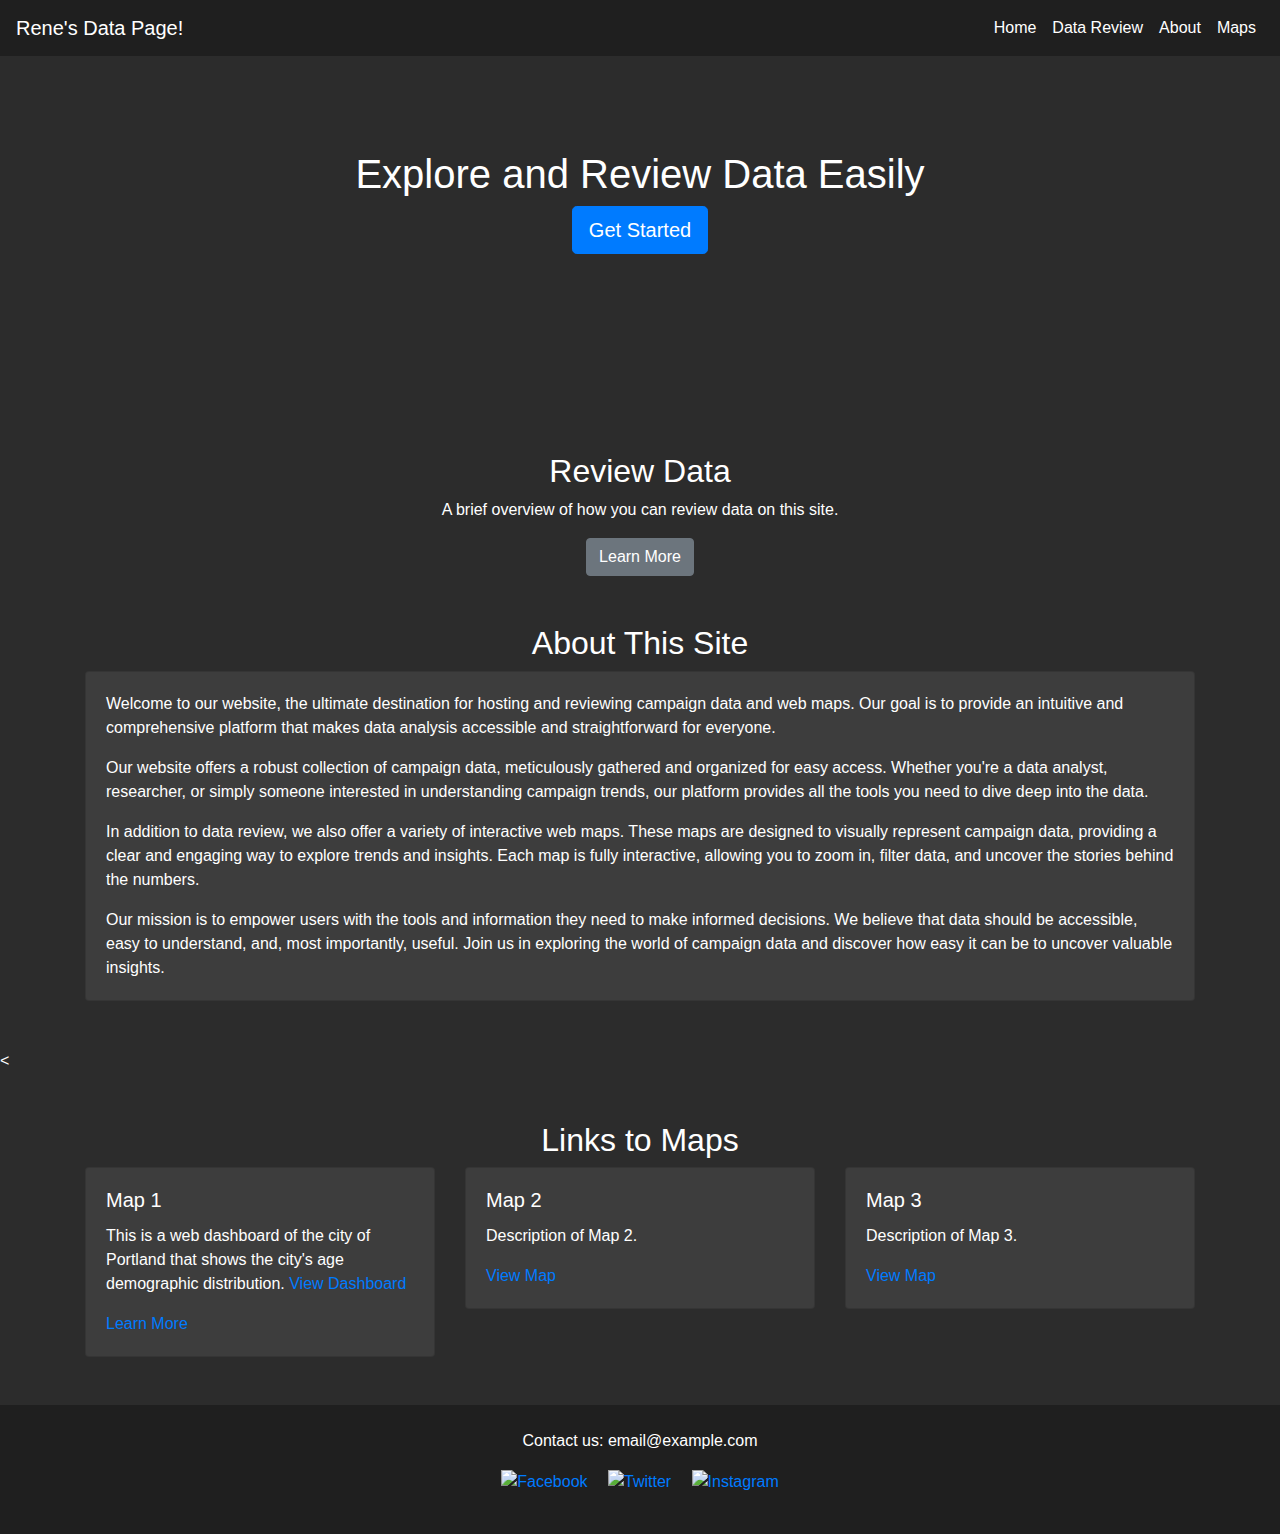
==== index.html @ f0997d7b "home and first map" ====
<!DOCTYPE html>
<html lang="en">
  <head>
    <meta charset="UTF-8" />
    <meta name="viewport" content="width=device-width, initial-scale=1.0" />
    <title>Modern Homepage</title>
    <link
      rel="stylesheet"
      href="https://stackpath.bootstrapcdn.com/bootstrap/4.5.2/css/bootstrap.min.css"
    />
    <link rel="stylesheet" href="style.css" />
  </head>
  <body>
    <!-- Header -->
    <header>
      <nav class="navbar navbar-expand-lg navbar-dark fixed-top">
        <a class="navbar-brand" href="#">Rene's Data Page!</a>
        <button
          class="navbar-toggler"
          type="button"
          data-toggle="collapse"
          data-target="#navbarNav"
          aria-controls="navbarNav"
          aria-expanded="false"
          aria-label="Toggle navigation"
        >
          <span class="navbar-toggler-icon"></span>
        </button>
        <div class="collapse navbar-collapse" id="navbarNav">
          <ul class="navbar-nav ml-auto">
            <li class="nav-item"><a class="nav-link" href="#">Home</a></li>
            <li class="nav-item">
              <a class="nav-link" href="#">Data Review</a>
            </li>
            <li class="nav-item"><a class="nav-link" href="#">About</a></li>
            <li class="nav-item"><a class="nav-link" href="#">Maps</a></li>
          </ul>
        </div>
      </nav>
    </header>

    <!-- Hero Section -->
    <section class="hero">
      <div class="container">
        <h1>Explore and Review Data Easily</h1>
        <a href="#" class="btn btn-primary btn-lg">Get Started</a>
      </div>
    </section>

    <!-- Data Review Section -->
    <section class="container my-5">
      <h2 class="text-center">Review Data</h2>
      <p class="text-center">
        A brief overview of how you can review data on this site.
      </p>
      <div class="text-center">
        <a href="#" class="btn btn-secondary">Learn More</a>
      </div>
    </section>

    <!-- About Section -->

    <section class="container my-5">
      <h2 class="text-center">About This Site</h2>
      <div class="card">
        <div class="card-body">
          <p class="card-text">
            Welcome to our website, the ultimate destination for hosting and
            reviewing campaign data and web maps. Our goal is to provide an
            intuitive and comprehensive platform that makes data analysis
            accessible and straightforward for everyone.
          </p>
          <p class="card-text">
            Our website offers a robust collection of campaign data,
            meticulously gathered and organized for easy access. Whether you're
            a data analyst, researcher, or simply someone interested in
            understanding campaign trends, our platform provides all the tools
            you need to dive deep into the data.
          </p>
          <p class="card-text">
            In addition to data review, we also offer a variety of interactive
            web maps. These maps are designed to visually represent campaign
            data, providing a clear and engaging way to explore trends and
            insights. Each map is fully interactive, allowing you to zoom in,
            filter data, and uncover the stories behind the numbers.
          </p>
          <p class="card-text">
            Our mission is to empower users with the tools and information they
            need to make informed decisions. We believe that data should be
            accessible, easy to understand, and, most importantly, useful. Join
            us in exploring the world of campaign data and discover how easy it
            can be to uncover valuable insights.
          </p>
        </div>
      </div>
    </section>

    <!-- Maps Section -->
    <<!-- Maps Section -->
<section class="container my-5">
    <h2 class="text-center">Links to Maps</h2>
    <div class="row">
        <div class="col-md-4">
            <div class="card">
                <div class="card-body">
                    <h5 class="card-title">Map 1</h5>
                    <p class="card-text">This is a web dashboard of the city of Portland that shows the city's age demographic distribution. <a href="your-link-here" target="_blank">View Dashboard</a></p>
                    <a href="map1-details.html" class="card-link">Learn More</a>
                </div>
            </div>
        </div>
        <div class="col-md-4">
            <div class="card">
                <div class="card-body">
                    <h5 class="card-title">Map 2</h5>
                    <p class="card-text">Description of Map 2.</p>
                    <a href="#" class="card-link">View Map</a>
                </div>
            </div>
        </div>
        <div class="col-md-4">
            <div class="card">
                <div class="card-body">
                    <h5 class="card-title">Map 3</h5>
                    <p class="card-text">Description of Map 3.</p>
                    <a href="#" class="card-link">View Map</a>
                </div>
            </div>
        </div>
    </div>
</section>


    <!-- Footer -->
    <footer class="footer py-4">
      <div class="container text-center">
        <p>Contact us: email@example.com</p>
        <p>
          <a href="#" class="mx-2"
            ><img src="facebook-icon.png" alt="Facebook" width="30"
          /></a>
          <a href="#" class="mx-2"
            ><img src="twitter-icon.png" alt="Twitter" width="30"
          /></a>
          <a href="#" class="mx-2"
            ><img src="instagram-icon.png" alt="Instagram" width="30"
          /></a>
        </p>
      </div>
    </footer>

    <script src="https://code.jquery.com/jquery-3.5.1.slim.min.js"></script>
    <script src="https://cdn.jsdelivr.net/npm/@popperjs/core@2.5.4/dist/umd/popper.min.js"></script>
    <script src="https://stackpath.bootstrapcdn.com/bootstrap/4.5.2/js/bootstrap.min.js"></script>
  </body>
</html>
---- style.css ----
body {
    background-color: #2c2c2c;
    color: #ffffff;
}
.navbar {
    background-color: #1f1f1f;
}
.navbar-brand, .nav-link {
    color: #ffffff !important;
}
.hero {
    background-image: url('your-background-image.jpg'); /* Replace with your background image URL */
    background-size: cover;
    background-position: center;
    color: white;
    text-align: center;
    padding: 150px 0;
}
.card {
    background-color: #3d3d3d;
    color: #ffffff;
}
.footer {
    background-color: #1f1f1f;
}
.btn-primary {
    background-color: #007bff;
    border-color: #007bff;
}
.btn-secondary {
    background-color: #6c757d;
    border-color: #6c757d;
}
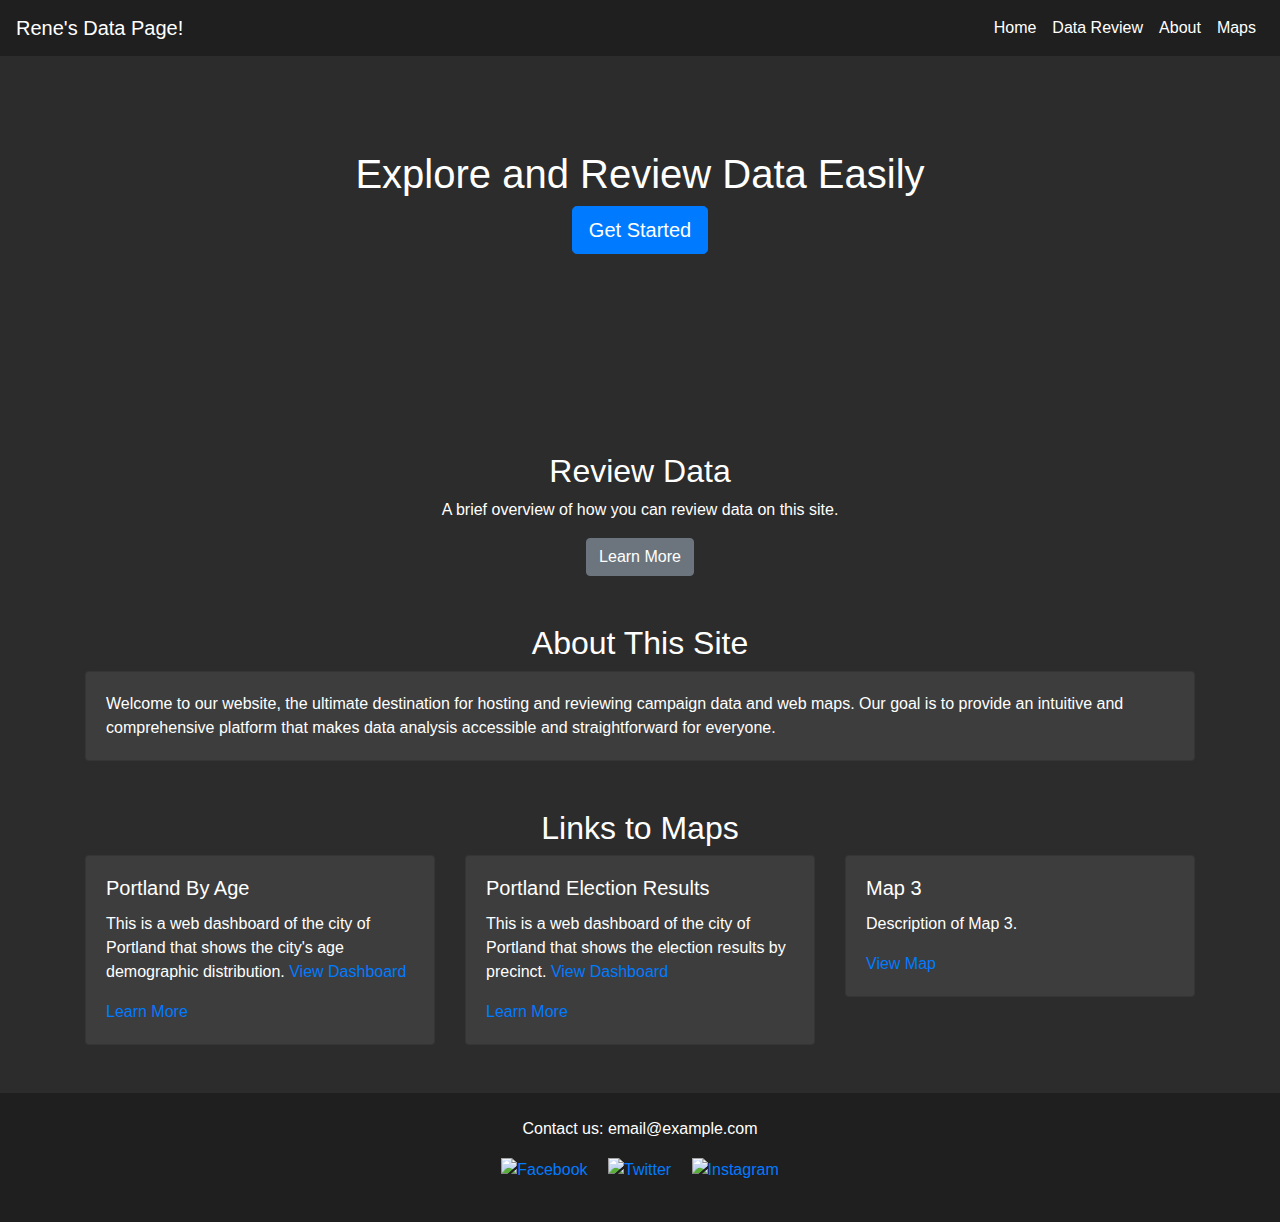
==== commit 016c81be: "Portand by age and city concile done" ====
--- a/index.html
+++ b/index.html
@@ -70,54 +70,33 @@
             intuitive and comprehensive platform that makes data analysis
             accessible and straightforward for everyone.
           </p>
-          <p class="card-text">
-            Our website offers a robust collection of campaign data,
-            meticulously gathered and organized for easy access. Whether you're
-            a data analyst, researcher, or simply someone interested in
-            understanding campaign trends, our platform provides all the tools
-            you need to dive deep into the data.
-          </p>
-          <p class="card-text">
-            In addition to data review, we also offer a variety of interactive
-            web maps. These maps are designed to visually represent campaign
-            data, providing a clear and engaging way to explore trends and
-            insights. Each map is fully interactive, allowing you to zoom in,
-            filter data, and uncover the stories behind the numbers.
-          </p>
-          <p class="card-text">
-            Our mission is to empower users with the tools and information they
-            need to make informed decisions. We believe that data should be
-            accessible, easy to understand, and, most importantly, useful. Join
-            us in exploring the world of campaign data and discover how easy it
-            can be to uncover valuable insights.
-          </p>
         </div>
       </div>
     </section>
 
     <!-- Maps Section -->
-    <<!-- Maps Section -->
+    <!-- Maps Section -->
 <section class="container my-5">
     <h2 class="text-center">Links to Maps</h2>
     <div class="row">
         <div class="col-md-4">
             <div class="card">
                 <div class="card-body">
-                    <h5 class="card-title">Map 1</h5>
-                    <p class="card-text">This is a web dashboard of the city of Portland that shows the city's age demographic distribution. <a href="your-link-here" target="_blank">View Dashboard</a></p>
-                    <a href="map1-details.html" class="card-link">Learn More</a>
+                    <h5 class="card-title">Portland By Age</h5>
+                    <p class="card-text">This is a web dashboard of the city of Portland that shows the city's age demographic distribution. <a href="https://steve-the-map-maker.github.io/PortlandByAge/" target="_blank">View Dashboard</a></p>
+                    <a href="PortlandByAge.html" class="card-link">Learn More</a>
                 </div>
             </div>
         </div>
         <div class="col-md-4">
-            <div class="card">
-                <div class="card-body">
-                    <h5 class="card-title">Map 2</h5>
-                    <p class="card-text">Description of Map 2.</p>
-                    <a href="#" class="card-link">View Map</a>
-                </div>
-            </div>
-        </div>
+          <div class="card">
+              <div class="card-body">
+                  <h5 class="card-title">Portland Election Results</h5>
+                  <p class="card-text">This is a web dashboard of the city of Portland that shows the election results by precinct. <a href="https://steve-the-map-maker.github.io/CityCouncil/" target="_blank">View Dashboard</a></p>
+                  <a href="CityCouncil.html" class="card-link">Learn More</a>
+              </div>
+          </div>
+      </div>
         <div class="col-md-4">
             <div class="card">
                 <div class="card-body">
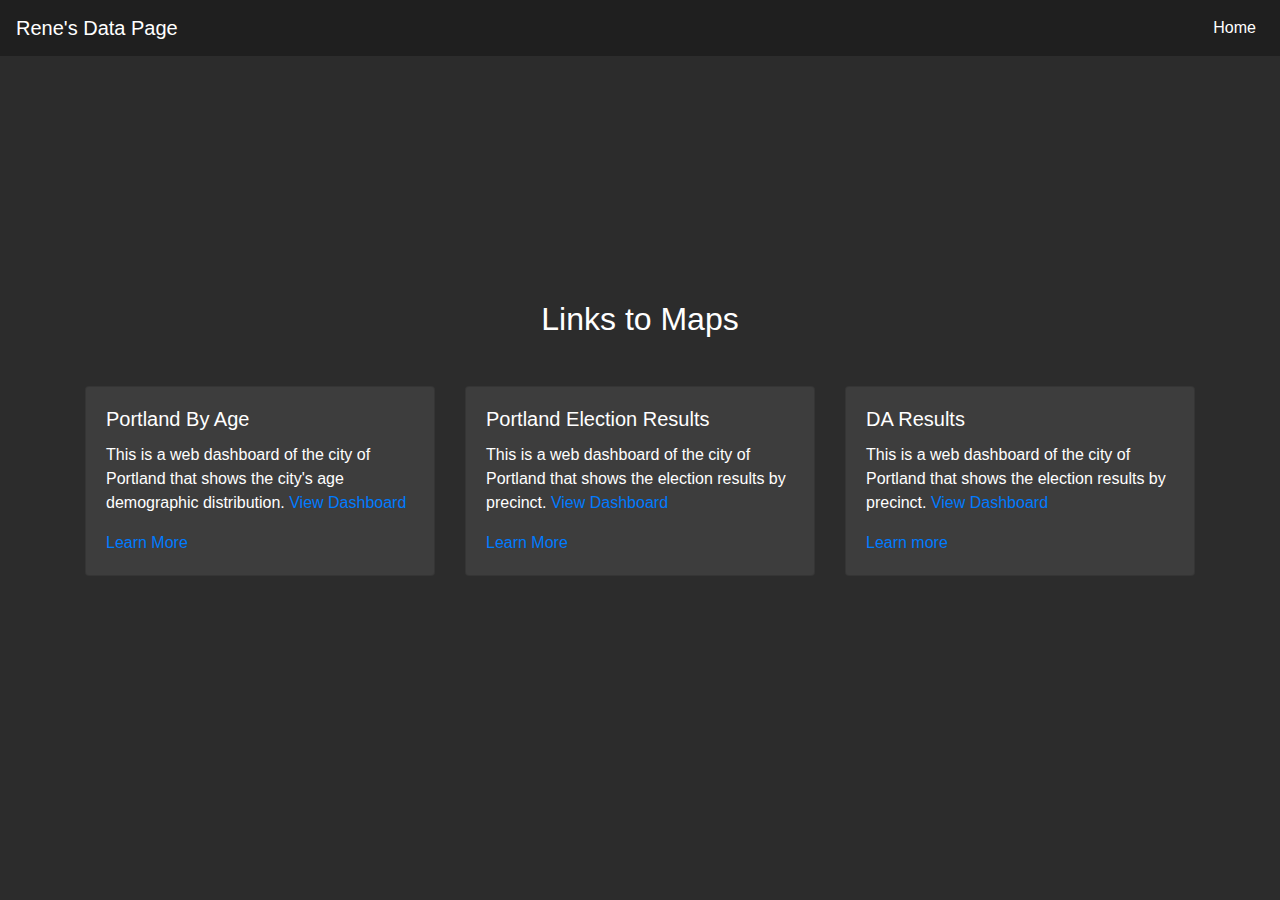
==== commit 3e70e7f5: "Cleaned up and ready to go!!" ====
--- a/index.html
+++ b/index.html
@@ -14,7 +14,7 @@
     <!-- Header -->
     <header>
       <nav class="navbar navbar-expand-lg navbar-dark fixed-top">
-        <a class="navbar-brand" href="#">Rene's Data Page!</a>
+        <a class="navbar-brand" href="#">Rene's Data Page</a>
         <button
           class="navbar-toggler"
           type="button"
@@ -29,104 +29,70 @@
         <div class="collapse navbar-collapse" id="navbarNav">
           <ul class="navbar-nav ml-auto">
             <li class="nav-item"><a class="nav-link" href="#">Home</a></li>
-            <li class="nav-item">
-              <a class="nav-link" href="#">Data Review</a>
-            </li>
-            <li class="nav-item"><a class="nav-link" href="#">About</a></li>
-            <li class="nav-item"><a class="nav-link" href="#">Maps</a></li>
           </ul>
         </div>
       </nav>
     </header>
 
-    <!-- Hero Section -->
-    <section class="hero">
+    <!-- Maps Section -->
+    <section class="d-flex align-items-center justify-content-center min-vh-100">
       <div class="container">
-        <h1>Explore and Review Data Easily</h1>
-        <a href="#" class="btn btn-primary btn-lg">Get Started</a>
-      </div>
-    </section>
-
-    <!-- Data Review Section -->
-    <section class="container my-5">
-      <h2 class="text-center">Review Data</h2>
-      <p class="text-center">
-        A brief overview of how you can review data on this site.
-      </p>
-      <div class="text-center">
-        <a href="#" class="btn btn-secondary">Learn More</a>
-      </div>
-    </section>
-
-    <!-- About Section -->
-
-    <section class="container my-5">
-      <h2 class="text-center">About This Site</h2>
-      <div class="card">
-        <div class="card-body">
-          <p class="card-text">
-            Welcome to our website, the ultimate destination for hosting and
-            reviewing campaign data and web maps. Our goal is to provide an
-            intuitive and comprehensive platform that makes data analysis
-            accessible and straightforward for everyone.
-          </p>
+        <h2 class="text-center mb-5">Links to Maps</h2>
+        <div class="row justify-content-center">
+          <div class="col-md-4 mb-4">
+            <div class="card h-100">
+              <div class="card-body">
+                <h5 class="card-title">Portland By Age</h5>
+                <p class="card-text">
+                  This is a web dashboard of the city of Portland that shows the
+                  city's age demographic distribution.
+                  <a
+                    href="https://steve-the-map-maker.github.io/PortlandByAge/"
+                    target="_blank"
+                    >View Dashboard</a
+                  >
+                </p>
+                <a href="PortlandByAge.html" class="card-link">Learn More</a>
+              </div>
+            </div>
+          </div>
+          <div class="col-md-4 mb-4">
+            <div class="card h-100">
+              <div class="card-body">
+                <h5 class="card-title">Portland Election Results</h5>
+                <p class="card-text">
+                  This is a web dashboard of the city of Portland that shows the
+                  election results by precinct.
+                  <a
+                    href="https://steve-the-map-maker.github.io/CityCouncil/"
+                    target="_blank"
+                    >View Dashboard</a
+                  >
+                </p>
+                <a href="CityCouncil.html" class="card-link">Learn More</a>
+              </div>
+            </div>
+          </div>
+          <div class="col-md-4 mb-4">
+            <div class="card h-100">
+              <div class="card-body">
+                <h5 class="card-title">DA Results</h5>
+                <p class="card-text">
+                  This is a web dashboard of the city of Portland that shows the
+                  election results by precinct.
+                  <a
+                    href="https://steve-the-map-maker.github.io/DA-Results/"
+                    target="_blank"
+                    >View Dashboard</a
+                  >
+                </p>
+                <a href="DaRaceCounty.html" class="card-link">Learn more</a>
+              </div>
+            </div>
+          </div>
         </div>
       </div>
     </section>
-
-    <!-- Maps Section -->
-    <!-- Maps Section -->
-<section class="container my-5">
-    <h2 class="text-center">Links to Maps</h2>
-    <div class="row">
-        <div class="col-md-4">
-            <div class="card">
-                <div class="card-body">
-                    <h5 class="card-title">Portland By Age</h5>
-                    <p class="card-text">This is a web dashboard of the city of Portland that shows the city's age demographic distribution. <a href="https://steve-the-map-maker.github.io/PortlandByAge/" target="_blank">View Dashboard</a></p>
-                    <a href="PortlandByAge.html" class="card-link">Learn More</a>
-                </div>
-            </div>
-        </div>
-        <div class="col-md-4">
-          <div class="card">
-              <div class="card-body">
-                  <h5 class="card-title">Portland Election Results</h5>
-                  <p class="card-text">This is a web dashboard of the city of Portland that shows the election results by precinct. <a href="https://steve-the-map-maker.github.io/CityCouncil/" target="_blank">View Dashboard</a></p>
-                  <a href="CityCouncil.html" class="card-link">Learn More</a>
-              </div>
-          </div>
-      </div>
-        <div class="col-md-4">
-            <div class="card">
-                <div class="card-body">
-                    <h5 class="card-title">Map 3</h5>
-                    <p class="card-text">Description of Map 3.</p>
-                    <a href="#" class="card-link">View Map</a>
-                </div>
-            </div>
-        </div>
-    </div>
-</section>
-
-
-    <!-- Footer -->
-    <footer class="footer py-4">
-      <div class="container text-center">
-        <p>Contact us: email@example.com</p>
-        <p>
-          <a href="#" class="mx-2"
-            ><img src="facebook-icon.png" alt="Facebook" width="30"
-          /></a>
-          <a href="#" class="mx-2"
-            ><img src="twitter-icon.png" alt="Twitter" width="30"
-          /></a>
-          <a href="#" class="mx-2"
-            ><img src="instagram-icon.png" alt="Instagram" width="30"
-          /></a>
-        </p>
-      </div>
-    </footer>
 
     <script src="https://code.jquery.com/jquery-3.5.1.slim.min.js"></script>
     <script src="https://cdn.jsdelivr.net/npm/@popperjs/core@2.5.4/dist/umd/popper.min.js"></script>
--- a/style.css
+++ b/style.css
@@ -30,4 +30,32 @@
 .btn-secondary {
     background-color: #6c757d;
     border-color: #6c757d;
-}+}
+
+table {
+    width: 100%;
+    border-collapse: collapse;
+    margin-bottom: 20px;
+}
+th, td {
+    padding: 10px;
+    border: 1px solid #fff;
+}
+th {
+    background-color: #444;
+}
+td {
+    background-color: #555;
+}
+
+.card {
+    transition: transform 0.2s;
+}
+
+.card:hover {
+    transform: scale(1.05);
+}
+
+.min-vh-100 {
+    min-height: 100vh;
+}
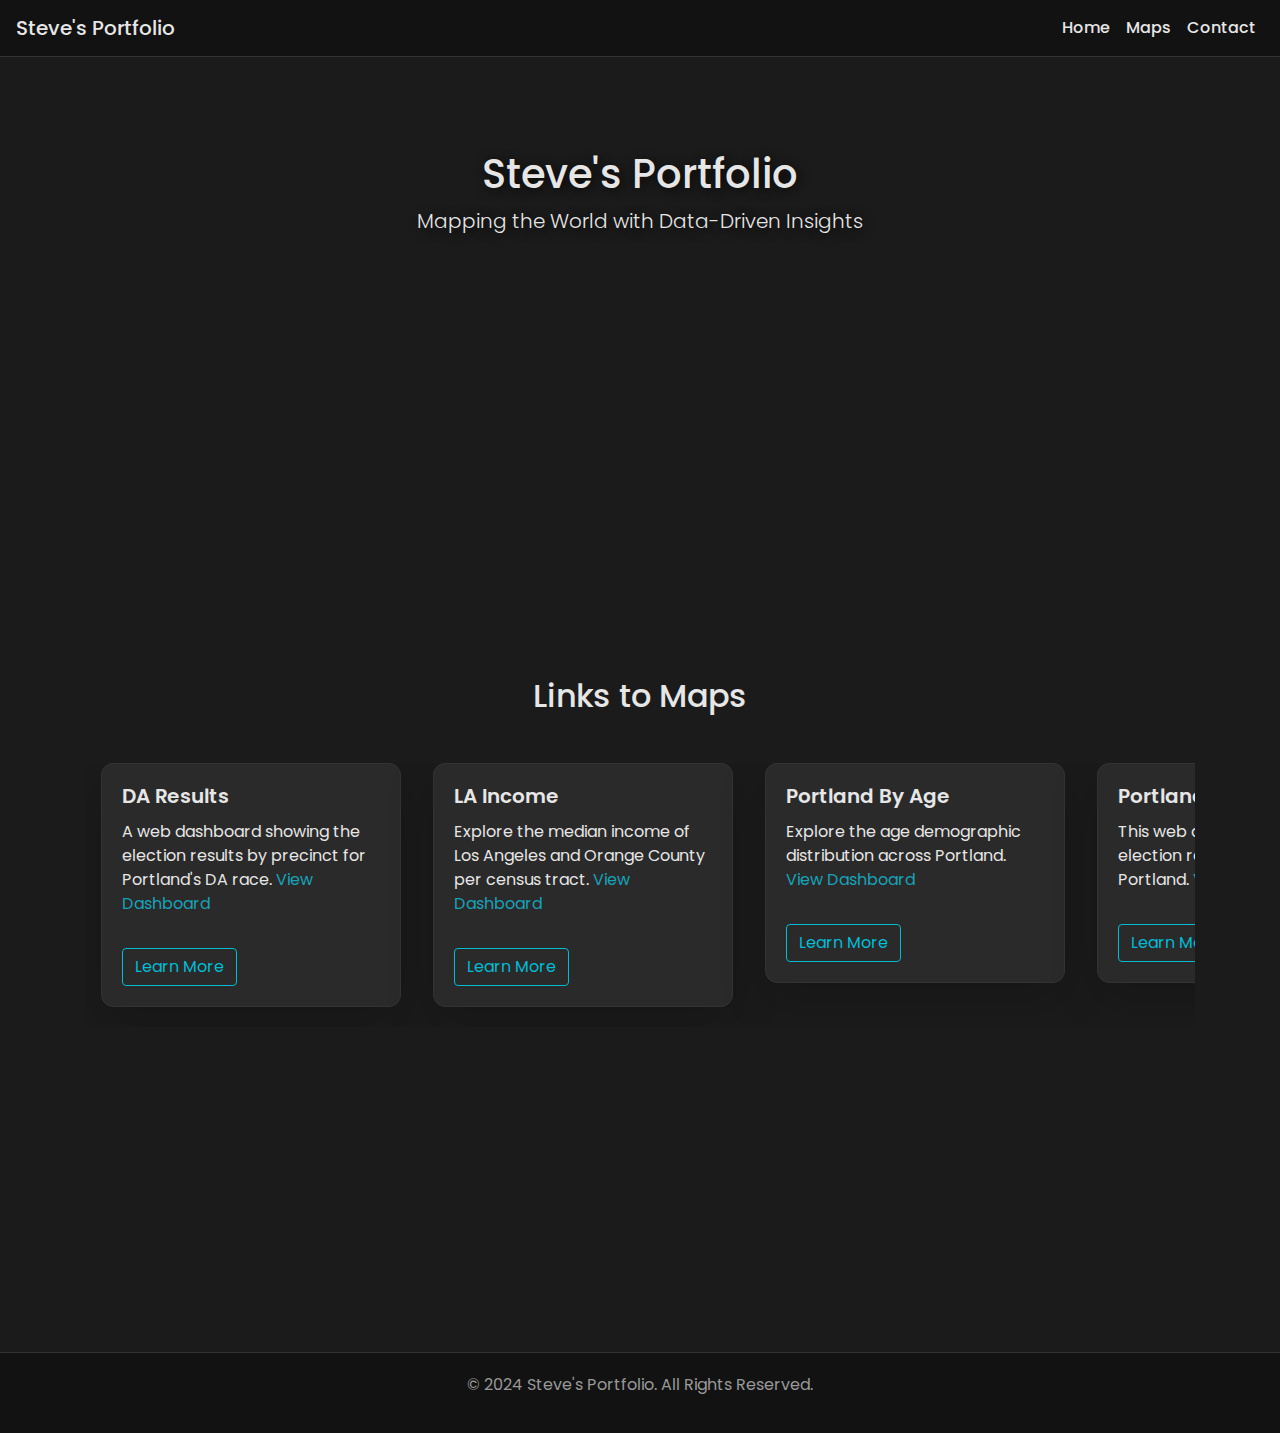
==== commit 5dd210a7: "Add "How the Map Was Made" sections and enhance styling for better readability" ====
--- a/index.html
+++ b/index.html
@@ -3,18 +3,22 @@
   <head>
     <meta charset="UTF-8" />
     <meta name="viewport" content="width=device-width, initial-scale=1.0" />
-    <title>Modern Homepage</title>
+    <title>Steve's Portfolio</title>
     <link
       rel="stylesheet"
       href="https://stackpath.bootstrapcdn.com/bootstrap/4.5.2/css/bootstrap.min.css"
     />
     <link rel="stylesheet" href="style.css" />
+    <link
+      href="https://fonts.googleapis.com/css2?family=Poppins:wght@300;400;600&display=swap"
+      rel="stylesheet"
+    />
   </head>
   <body>
     <!-- Header -->
     <header>
       <nav class="navbar navbar-expand-lg navbar-dark fixed-top">
-        <a class="navbar-brand" href="#">Rene's Data Page</a>
+        <a class="navbar-brand">Steve's Portfolio</a>
         <button
           class="navbar-toggler"
           type="button"
@@ -29,71 +33,95 @@
         <div class="collapse navbar-collapse" id="navbarNav">
           <ul class="navbar-nav ml-auto">
             <li class="nav-item"><a class="nav-link" href="#">Home</a></li>
+            <li class="nav-item"><a class="nav-link" href="#maps">Maps</a></li>
+            <li class="nav-item"><a class="nav-link" href="#contact">Contact</a></li>
           </ul>
         </div>
       </nav>
     </header>
 
-    <!-- Maps Section -->
-    <section class="d-flex align-items-center justify-content-center min-vh-100">
+    <!-- Hero Section -->
+    <section class="hero">
+      <div class="container text-center">
+        <h1>Steve's Portfolio</h1>
+        <p class="lead">Mapping the World with Data-Driven Insights</p>
+      </div>
+    </section>
+
+    <!-- Maps Section with Horizontal Scroll -->
+    <section id="maps" class="d-flex align-items-center justify-content-center min-vh-100">
       <div class="container">
         <h2 class="text-center mb-5">Links to Maps</h2>
-        <div class="row justify-content-center">
-          <div class="col-md-4 mb-4">
-            <div class="card h-100">
-              <div class="card-body">
-                <h5 class="card-title">Portland By Age</h5>
-                <p class="card-text">
-                  This is a web dashboard of the city of Portland that shows the
-                  city's age demographic distribution.
-                  <a
-                    href="https://steve-the-map-maker.github.io/PortlandByAge/"
-                    target="_blank"
-                    >View Dashboard</a
-                  >
-                </p>
-                <a href="PortlandByAge.html" class="card-link">Learn More</a>
-              </div>
+        <div class="horizontal-scroll d-flex">
+          <!-- DA Results Card -->
+          <div class="card h-100 shadow-lg mx-3">
+            <div class="card-body">
+              <h5 class="card-title">DA Results</h5>
+              <p class="card-text">
+                A web dashboard showing the election results by precinct for Portland's DA race.
+                <a href="https://steve-the-map-maker.github.io/DA-Results/" target="_blank" class="text-info">View Dashboard</a>
+              </p>
+              <a href="DaRaceCounty.html" class="btn btn-outline-info mt-3">Learn More</a>
             </div>
           </div>
-          <div class="col-md-4 mb-4">
-            <div class="card h-100">
-              <div class="card-body">
-                <h5 class="card-title">Portland Election Results</h5>
-                <p class="card-text">
-                  This is a web dashboard of the city of Portland that shows the
-                  election results by precinct.
-                  <a
-                    href="https://steve-the-map-maker.github.io/CityCouncil/"
-                    target="_blank"
-                    >View Dashboard</a
-                  >
-                </p>
-                <a href="CityCouncil.html" class="card-link">Learn More</a>
-              </div>
+
+          <!-- LA Income Card -->
+          <div class="card h-100 shadow-lg mx-3">
+            <div class="card-body">
+              <h5 class="card-title">LA Income</h5>
+              <p class="card-text">
+                Explore the median income of Los Angeles and Orange County per census tract.
+                <a href="https://steve-the-map-maker.github.io/LA-Income-React/" target="_blank" class="text-info">View Dashboard</a>
+              </p>
+              <a href="LaIncome.html" class="btn btn-outline-info mt-3">Learn More</a>
             </div>
           </div>
-          <div class="col-md-4 mb-4">
-            <div class="card h-100">
-              <div class="card-body">
-                <h5 class="card-title">DA Results</h5>
-                <p class="card-text">
-                  This is a web dashboard of the city of Portland that shows the
-                  election results by precinct.
-                  <a
-                    href="https://steve-the-map-maker.github.io/DA-Results/"
-                    target="_blank"
-                    >View Dashboard</a
-                  >
-                </p>
-                <a href="DaRaceCounty.html" class="card-link">Learn more</a>
-              </div>
+
+          <!-- Portland By Age Card -->
+          <div class="card h-100 shadow-lg mx-3">
+            <div class="card-body">
+              <h5 class="card-title">Portland By Age</h5>
+              <p class="card-text">
+                Explore the age demographic distribution across Portland.
+                <a href="https://steve-the-map-maker.github.io/PortlandByAge/" target="_blank" class="text-info">View Dashboard</a>
+              </p>
+              <a href="PortlandByAge.html" class="btn btn-outline-info mt-3">Learn More</a>
+            </div>
+          </div>
+
+          <!-- Portland Election Results Card -->
+          <div class="card h-100 shadow-lg mx-3">
+            <div class="card-body">
+              <h5 class="card-title">Portland Election Results</h5>
+              <p class="card-text">
+                This web dashboard shows the election results by precinct in Portland.
+                <a href="https://steve-the-map-maker.github.io/CityCouncil/" target="_blank" class="text-info">View Dashboard</a>
+              </p>
+              <a href="CityCouncil.html" class="btn btn-outline-info mt-3">Learn More</a>
+            </div>
+          </div>
+
+          <!-- Election Forecast Model Card (NEW) -->
+          <div class="card h-100 shadow-lg mx-3">
+            <div class="card-body">
+              <h5 class="card-title">Election Forecast Model</h5>
+              <p class="card-text">
+                A machine learning model predicting voter turnout and candidate support across precincts.
+                <a href="ElectionModel.html" class="btn btn-outline-info mt-3">Learn More</a>
+              </p>
             </div>
           </div>
         </div>
       </div>
     </section>
 
+    <!-- Footer -->
+    <footer class="footer">
+      <div class="container text-center">
+        <p>&copy; 2024 Steve's Portfolio. All Rights Reserved.</p>
+      </div>
+    </footer>
+
     <script src="https://code.jquery.com/jquery-3.5.1.slim.min.js"></script>
     <script src="https://cdn.jsdelivr.net/npm/@popperjs/core@2.5.4/dist/umd/popper.min.js"></script>
     <script src="https://stackpath.bootstrapcdn.com/bootstrap/4.5.2/js/bootstrap.min.js"></script>
--- a/style.css
+++ b/style.css
@@ -1,61 +1,131 @@
 body {
-    background-color: #2c2c2c;
-    color: #ffffff;
-}
-.navbar {
-    background-color: #1f1f1f;
-}
-.navbar-brand, .nav-link {
-    color: #ffffff !important;
-}
-.hero {
-    background-image: url('your-background-image.jpg'); /* Replace with your background image URL */
+    font-family: 'Poppins', sans-serif;
+    background-color: #1b1b1b;
+    color: #e6e6e6;
+  }
+  
+  .navbar {
+    background-color: #121212;
+    border-bottom: 1px solid #333;
+  }
+  
+  .navbar-brand,
+  .nav-link {
+    color: #e6e6e6 !important;
+    font-weight: 500;
+  }
+  
+  .navbar-nav .nav-link:hover {
+    color: #00bcd4 !important;
+  }
+  
+  .hero {
     background-size: cover;
     background-position: center;
-    color: white;
+    color: #e6e6e6;
     text-align: center;
     padding: 150px 0;
-}
-.card {
-    background-color: #3d3d3d;
-    color: #ffffff;
-}
-.footer {
-    background-color: #1f1f1f;
-}
-.btn-primary {
-    background-color: #007bff;
-    border-color: #007bff;
-}
-.btn-secondary {
-    background-color: #6c757d;
-    border-color: #6c757d;
+    font-weight: 600;
+    text-shadow: 2px 2px 12px rgba(0, 0, 0, 0.8);
+  }
+  
+  .horizontal-scroll {
+    display: flex;
+    overflow-x: auto;
+    padding-bottom: 20px;
+    scrollbar-width: thin; /* Firefox */
+    scrollbar-color: #00bcd4 #2a2a2a;
+  }
+  
+  .horizontal-scroll::-webkit-scrollbar {
+    height: 8px;
+  }
+  
+  .horizontal-scroll::-webkit-scrollbar-thumb {
+    background-color: #00bcd4;
+    border-radius: 10px;
+  }
+  
+  .horizontal-scroll::-webkit-scrollbar-track {
+    background: #2a2a2a;
+  }
+  
+  .card {
+    background-color: #2a2a2a;
+    color: #e6e6e6;
+    border: 1px solid #333;
+    border-radius: 12px;
+    transition: transform 0.3s ease, box-shadow 0.3s ease;
+    min-width: 300px; /* Set a min-width for horizontal scrolling */
+    width: 300px; /* Ensure cards have a fixed width */
+  }
+  
+  .card:hover {
+    transform: translateY(-10px);
+    box-shadow: 0 15px 30px rgba(0, 0, 0, 0.4);
+  }
+  
+  .card-title {
+    font-weight: 600;
+  }
+  
+  .card-body {
+    padding: 20px;
+  }
+  
+  .btn-outline-info {
+    border-color: #00bcd4;
+    color: #00bcd4;
+    transition: background-color 0.3s ease, color 0.3s ease;
+  }
+  
+  .btn-outline-info:hover {
+    background-color: #00bcd4;
+    color: #fff;
+  }
+  
+  .footer {
+    background-color: #121212;
+    padding: 20px 0;
+    color: #999;
+    text-align: center;
+    border-top: 1px solid #333;
+    margin-top: 50px;
+  }
+  
+  table {
+    color: #e0e0e0; /* Lighter color for all text */
+    background-color: #2a2a2a;
+    border-collapse: collapse;
 }
 
-table {
-    width: 100%;
-    border-collapse: collapse;
-    margin-bottom: 20px;
-}
-th, td {
-    padding: 10px;
-    border: 1px solid #fff;
-}
-th {
-    background-color: #444;
-}
-td {
-    background-color: #555;
+table th, table td {
+    padding: 12px 15px;
+    text-align: left;
+    border-bottom: 1px solid #555;
 }
 
-.card {
-    transition: transform 0.2s;
+table th {
+    color: #ffffff; /* Even lighter for the header */
+    background-color: #1c1c1c; /* Slightly darker header background */
 }
 
-.card:hover {
-    transform: scale(1.05);
+table tbody tr {
+    color: #e6e6e6; /* Ensure table rows text is light */
 }
 
-.min-vh-100 {
-    min-height: 100vh;
+table tbody tr:nth-child(even) {
+    background-color: #333; /* Lighter grey for even rows */
 }
+
+table tbody tr:hover {
+    background-color: #444; /* Even lighter hover effect */
+}
+
+.table-responsive {
+    max-height: 400px;
+    overflow-y: auto;
+    border: 1px solid #555;
+    border-radius: 10px;
+    padding: 10px;
+}
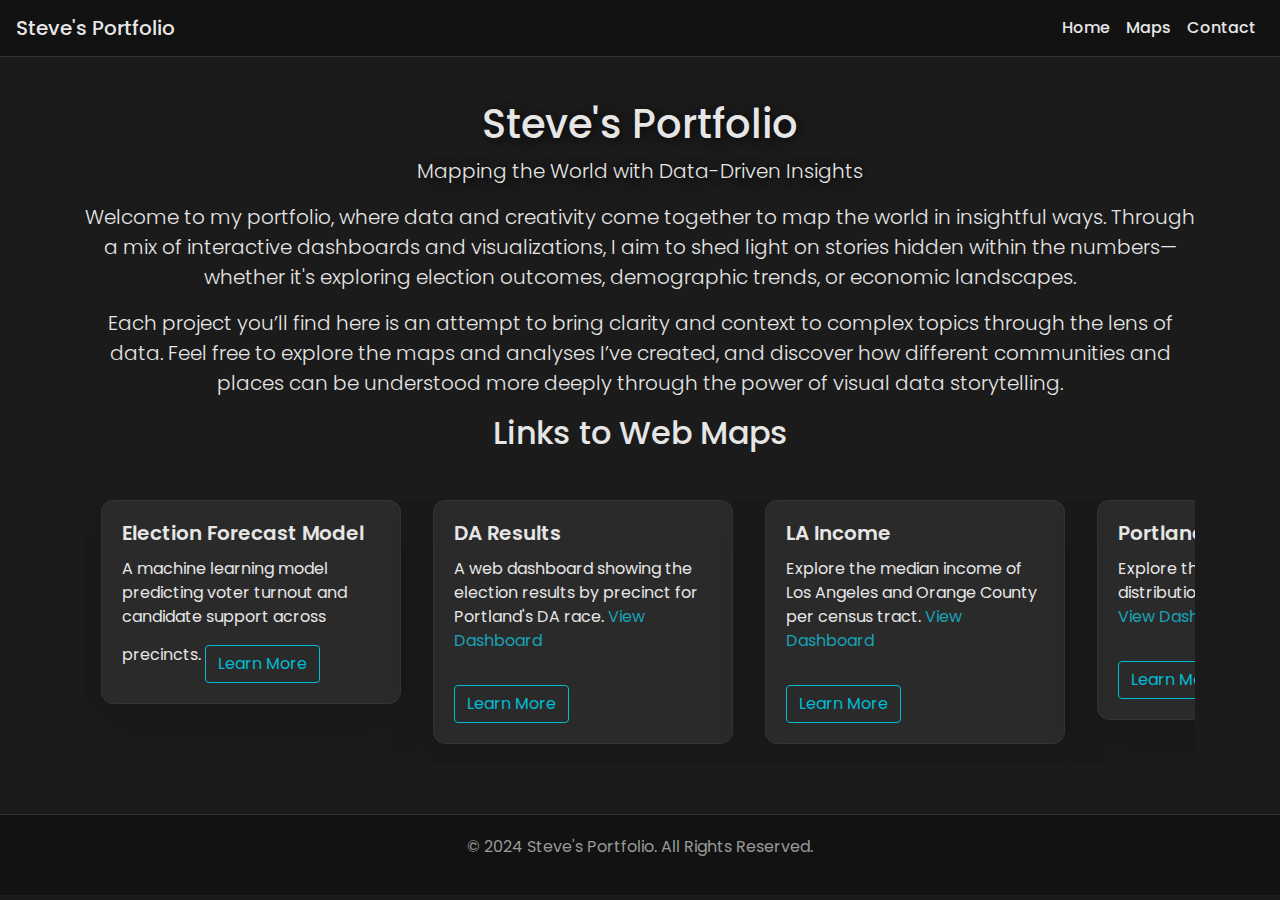
==== commit ffb5df36: "Enhance welcome section and update styling for improved layout and readability" ====
--- a/index.html
+++ b/index.html
@@ -48,11 +48,34 @@
       </div>
     </section>
 
+    <!-- Welcome Section -->
+    <section class="welcome ">
+      <div class="container text-center">
+        <p class="lead">
+          Welcome to my portfolio, where data and creativity come together to map the world in insightful ways. Through a mix of interactive dashboards and visualizations, I aim to shed light on stories hidden within the numbers—whether it's exploring election outcomes, demographic trends, or economic landscapes.
+        </p>
+        <p class="lead">
+          Each project you’ll find here is an attempt to bring clarity and context to complex topics through the lens of data. Feel free to explore the maps and analyses I’ve created, and discover how different communities and places can be understood more deeply through the power of visual data storytelling.
+        </p>
+      </div>
+    </section>
+
     <!-- Maps Section with Horizontal Scroll -->
-    <section id="maps" class="d-flex align-items-center justify-content-center min-vh-100">
+    <section id="maps" class="d-flex align-items-center justify-content-center ">
       <div class="container">
-        <h2 class="text-center mb-5">Links to Maps</h2>
+        <h2 class="text-center mb-5">Links to Web Maps</h2>
         <div class="horizontal-scroll d-flex">
+          <!-- Election Forecast Model Card (NEW) -->
+          <div class="card h-100 shadow-lg mx-3">
+            <div class="card-body">
+              <h5 class="card-title">Election Forecast Model</h5>
+              <p class="card-text">
+                A machine learning model predicting voter turnout and candidate support across precincts.
+                <a href="ElectionModel.html" class="btn btn-outline-info mt-3">Learn More</a>
+              </p>
+            </div>
+          </div>
+
           <!-- DA Results Card -->
           <div class="card h-100 shadow-lg mx-3">
             <div class="card-body">
@@ -100,17 +123,6 @@
               <a href="CityCouncil.html" class="btn btn-outline-info mt-3">Learn More</a>
             </div>
           </div>
-
-          <!-- Election Forecast Model Card (NEW) -->
-          <div class="card h-100 shadow-lg mx-3">
-            <div class="card-body">
-              <h5 class="card-title">Election Forecast Model</h5>
-              <p class="card-text">
-                A machine learning model predicting voter turnout and candidate support across precincts.
-                <a href="ElectionModel.html" class="btn btn-outline-info mt-3">Learn More</a>
-              </p>
-            </div>
-          </div>
         </div>
       </div>
     </section>
--- a/style.css
+++ b/style.css
@@ -24,9 +24,13 @@
     background-position: center;
     color: #e6e6e6;
     text-align: center;
-    padding: 150px 0;
+    padding-top: 100px;
     font-weight: 600;
     text-shadow: 2px 2px 12px rgba(0, 0, 0, 0.8);
+  }
+
+  .welcom {
+    margin: 0;
   }
   
   .horizontal-scroll {
